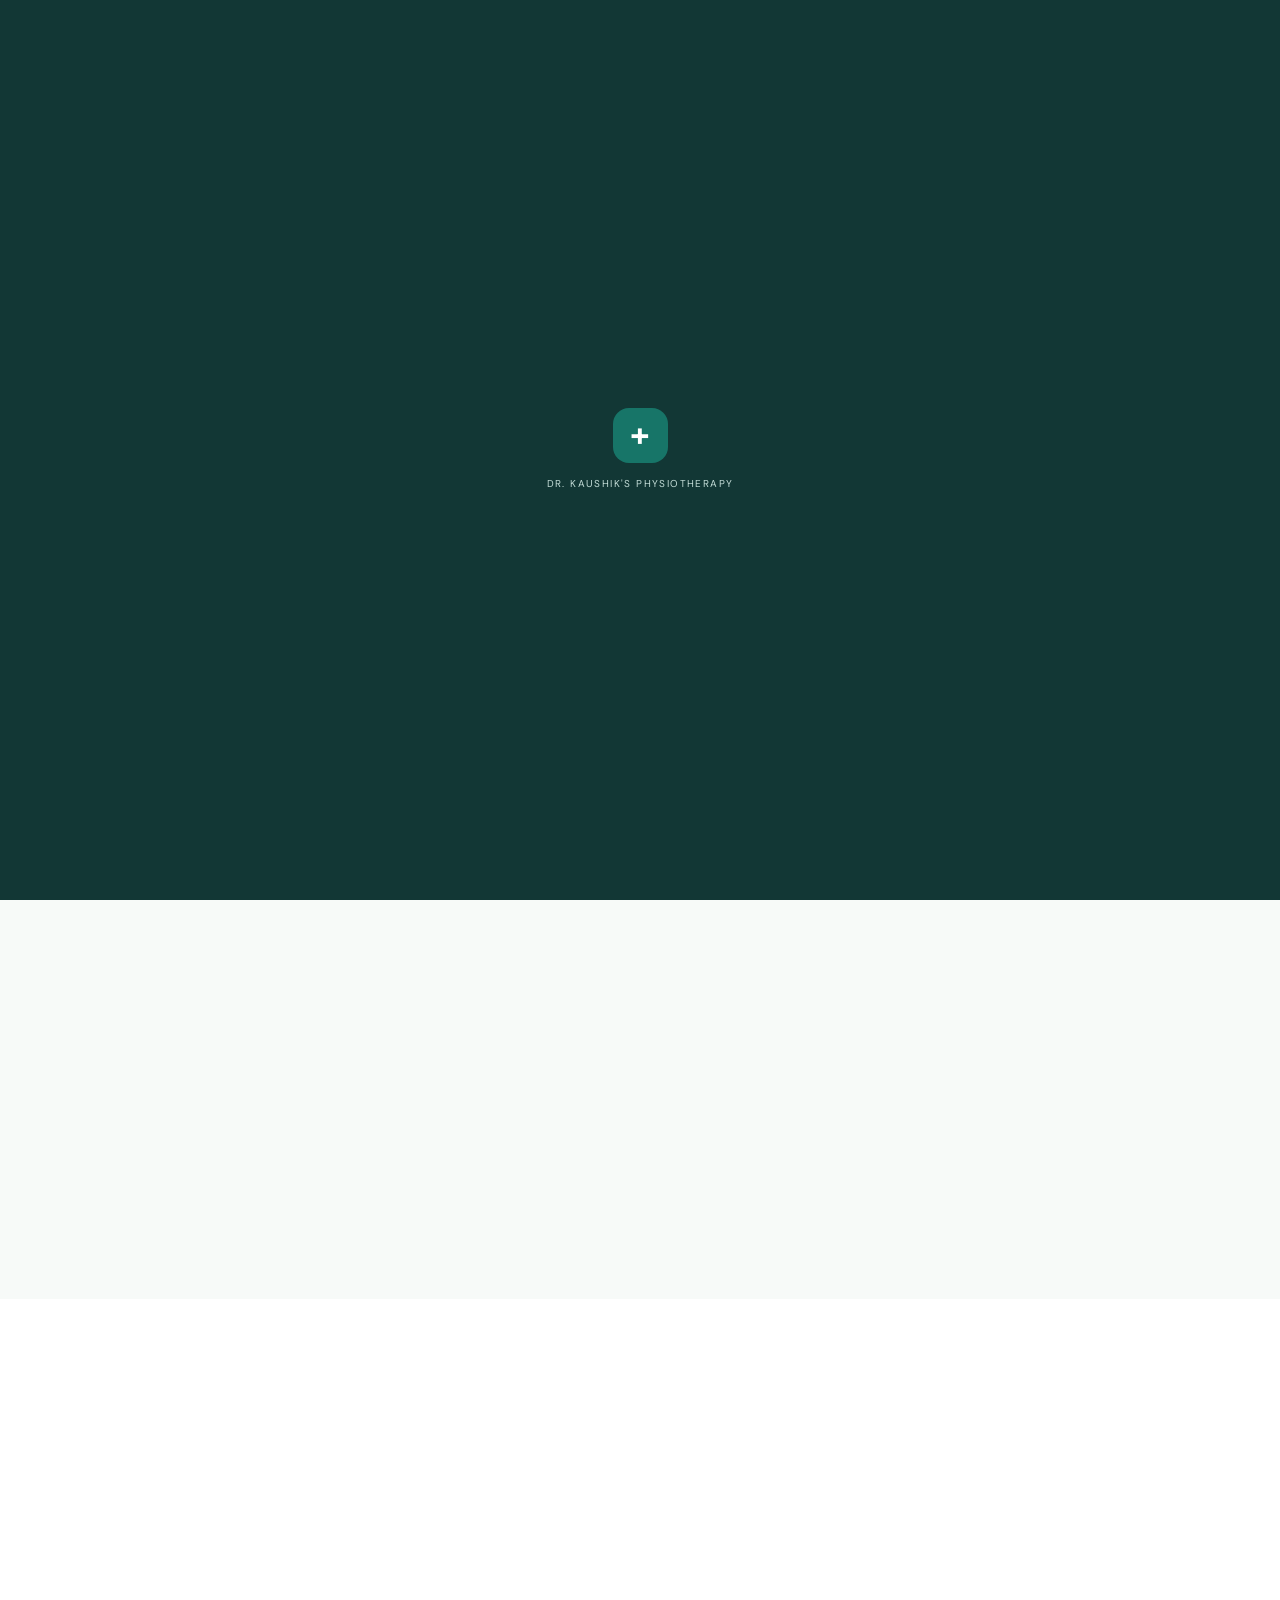
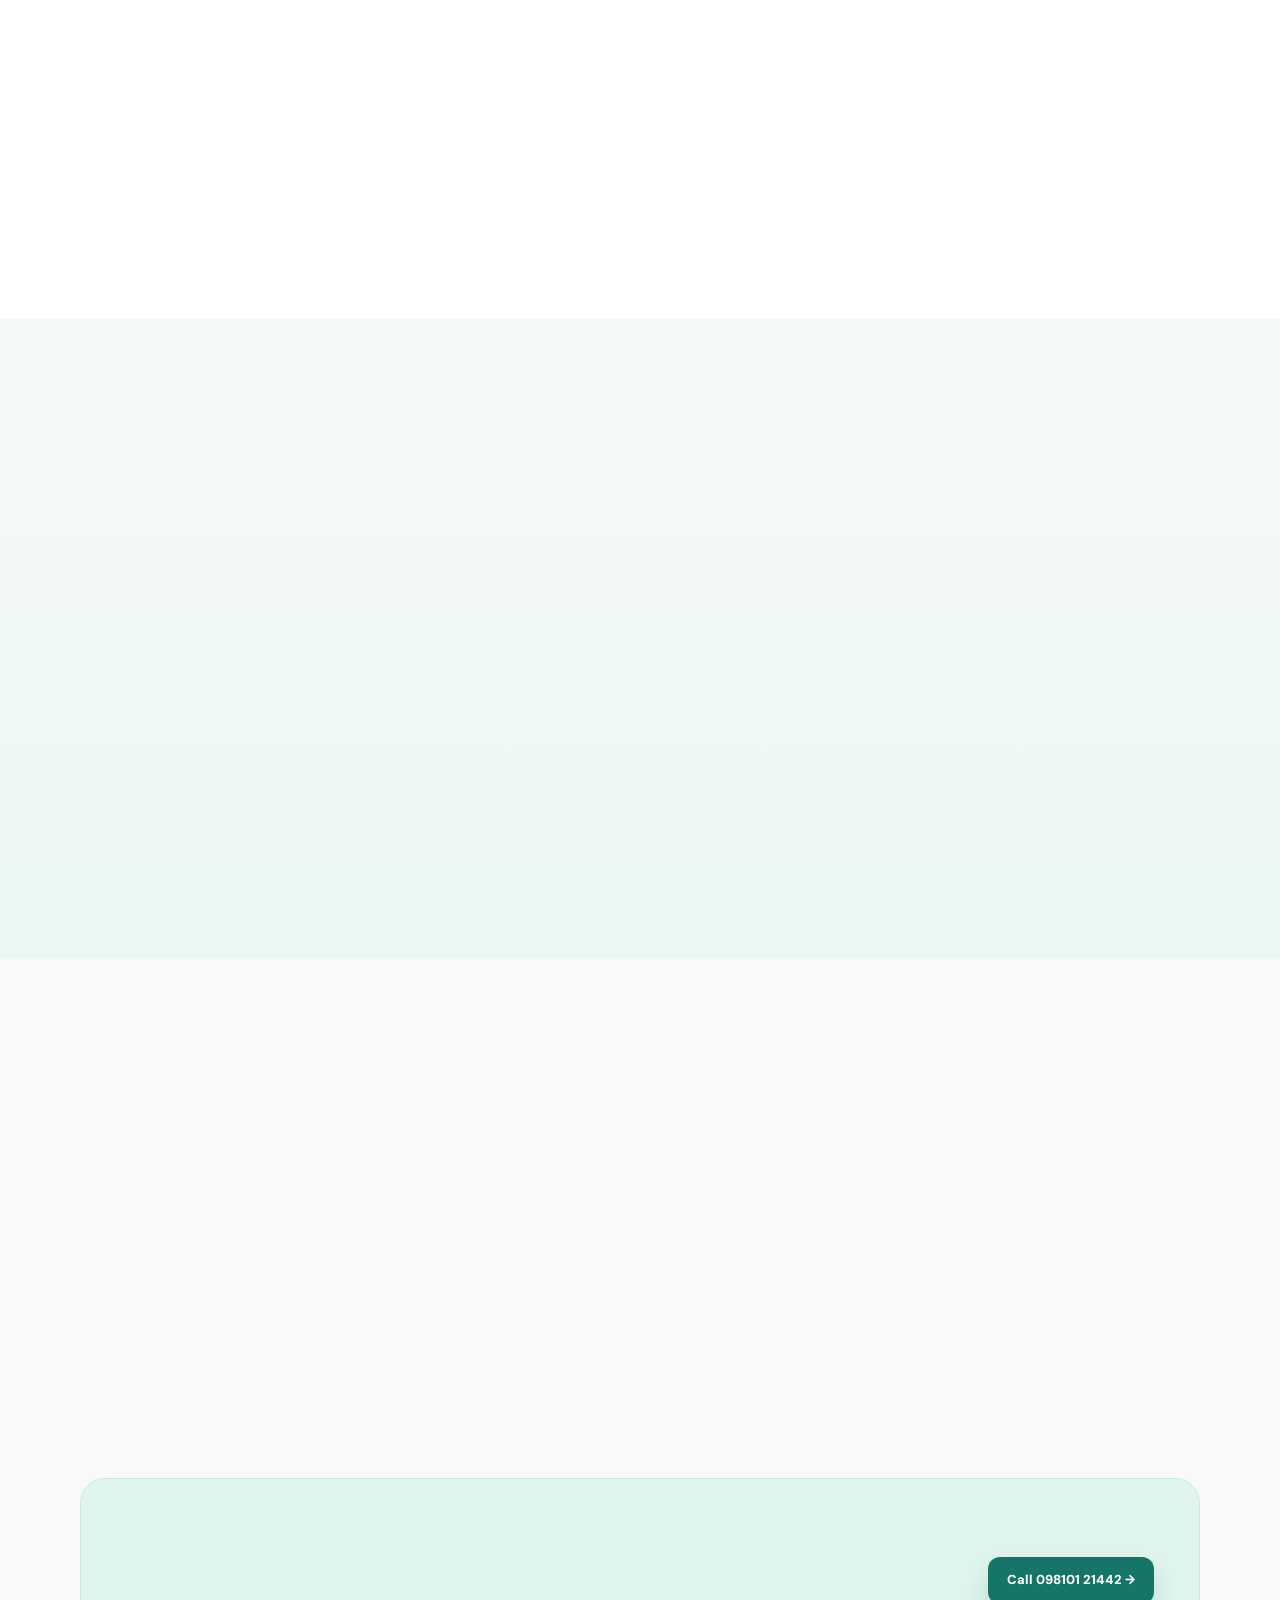
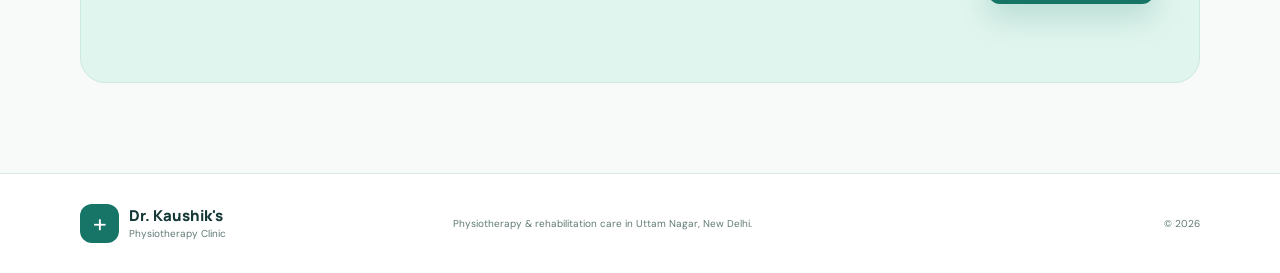
==== index.html @ 6329c396 "Add files via upload" ====
<!doctype html><html lang="en"><head><meta charset="utf-8"><meta name="viewport" content="width=device-width,initial-scale=1"><title>Dr. Kaushik's Physiotherapy Clinic</title><link rel="preconnect" href="https://fonts.googleapis.com"><link rel="preconnect" href="https://fonts.gstatic.com" crossorigin><link href="https://fonts.googleapis.com/css2?family=DM+Sans:wght@400;500;600;700&family=Manrope:wght@600;700;800&display=swap" rel="stylesheet"><link rel="stylesheet" href="style.css"></head><body>
<div class="loader" id="loader"><b>+</b><span>Dr. Kaushik's Physiotherapy</span></div>
<header><div class="container nav"><a class="logo" href="#home"><i>+</i><span><b>Dr. Kaushik's</b><small>Physiotherapy Clinic</small></span></a><button id="menu">☰</button><nav><a href="#about">About</a><a href="#services">Services</a><a href="#approach">Approach</a><a href="#contact">Contact</a><a class="navbtn" href="tel:+919810121442">Call Clinic</a></nav></div></header>
<main id="home"><section class="hero"><div class="blob a"></div><div class="blob b"></div><div class="container hero-grid"><div class="reveal"><label>● PHYSIOTHERAPY & REHABILITATION</label><h1>Move without<br><em>holding back.</em></h1><p>Personalised physiotherapy care for pain management, mobility and recovery — in Uttam Nagar, New Delhi.</p><div class="actions"><a class="btn primary" href="tel:+919810121442">Book / Enquire →</a><a class="btn" href="#services">Explore services</a></div><div class="mini"><span><b>01</b> Assessment</span><span><b>02</b> Therapy</span><span><b>03</b> Progress</span></div></div>
<div class="art reveal d2"><div class="orbit o1"></div><div class="orbit o2"></div><div class="person"><i class="head"></i><i class="body"></i><i class="arm x"></i><i class="arm y"></i><i class="leg z"></i><i class="leg w"></i><b class="dot p1"></b><b class="dot p2"></b></div><div class="float"><small>PERSONALISED CARE</small><strong>Better movement<br>starts here.</strong><span>Assessment · Therapy · Recovery</span></div></div></div><div class="scroll">SCROLL ───</div></section>
<section class="strip"><div class="container"><div><b>Patient-first care</b><small>Focused on your goals</small></div><div><b>Physiotherapy</b><small>Movement & function</small></div><div><b>Uttam Nagar</b><small>New Delhi</small></div></div></section>
<section class="section" id="about"><div class="container two"><div class="reveal"><label>ABOUT THE CLINIC</label><h2>Care that puts your <em>movement first.</em></h2></div><div class="copy reveal d1"><p>Dr. Kaushik's Physiotherapy Clinic is a local physiotherapy and rehabilitation clinic serving patients around Uttam Nagar, New Delhi.</p><p>The focus is simple: understand the concern, choose an appropriate care approach and work toward better movement and everyday function.</p><a href="tel:+919810121442">Talk to the clinic →</a></div></div></section>
<section class="section services" id="services"><div class="container"><div class="head reveal"><div><label>WHAT WE DO</label><h2>Physiotherapy for<br><em>real-life recovery.</em></h2></div><p>Support can be tailored around the individual's condition, needs and recovery goals.</p></div><div class="cards"><article class="card reveal"><span>01</span><b>✦</b><h3>Pain Relief</h3><p>Support for common musculoskeletal pain and movement-related discomfort.</p><a href="tel:+919810121442">Enquire →</a></article><article class="card reveal d1"><span>02</span><b>↗</b><h3>Rehabilitation</h3><p>Structured support to help restore movement and function during recovery.</p><a href="tel:+919810121442">Enquire →</a></article><article class="card reveal d2"><span>03</span><b>◎</b><h3>Mobility & Exercise</h3><p>Movement-focused guidance to build strength, confidence and mobility.</p><a href="tel:+919810121442">Enquire →</a></article><article class="card reveal d3"><span>04</span><b>⌁</b><h3>Recovery Support</h3><p>Ongoing physiotherapy guidance based on progress and individual needs.</p><a href="tel:+919810121442">Enquire →</a></article></div></div></section>
<section class="section approach" id="approach"><div class="container approach-grid"><div class="visual reveal"><i></i><i></i><strong>+</strong><span class="t1">Assess</span><span class="t2">Personalise</span><span class="t3">Progress</span></div><div class="reveal d1"><label>OUR APPROACH</label><h2>Three simple steps.<br><em>One clear direction.</em></h2><div class="steps"><div><b>01</b><span><strong>Listen & assess</strong><small>Understand the concern, movement and goals.</small></span></div><div><b>02</b><span><strong>Build a care plan</strong><small>Choose suitable physiotherapy strategies for you.</small></span></div><div><b>03</b><span><strong>Work toward function</strong><small>Focus on practical improvements in movement.</small></span></div></div></div></div></section>
<section class="section location" id="contact"><div class="container loc reveal"><div><label>VISIT THE CLINIC</label><h2>Uttam Nagar,<br><em>New Delhi.</em></h2><p>B 25, Gali Number 6, Bhagwati Garden Extension, Nawada, New Delhi, Delhi 110059</p><div class="actions"><a class="btn white" target="_blank" href="https://www.google.com/maps/search/?api=1&query=B+25+Gali+Number+6+Bhagwati+Garden+Extension+Nawada+New+Delhi+Delhi+110059">Get directions ↗</a><a class="btn outline" href="tel:+919810121442">098101 21442</a></div></div><aside><small>CLINIC HOURS</small><p><b>Mon – Sat</b><br>9:00 AM – 1:00 PM</p><p><b>Mon – Sat</b><br>4:30 PM – 8:30 PM</p><p><b>Sunday</b><br>Closed</p></aside></div></section>
<section class="cta"><div class="container"><div class="reveal"><label>READY TO TAKE THE NEXT STEP?</label><h2>Let's get you moving.</h2><p>Call the clinic to ask about appointments, services and timings.</p></div><a class="btn primary" href="tel:+919810121442">Call 098101 21442 →</a></div></section></main>
<footer><div class="container"><a class="logo" href="#home"><i>+</i><span><b>Dr. Kaushik's</b><small>Physiotherapy Clinic</small></span></a><p>Physiotherapy & rehabilitation care in Uttam Nagar, New Delhi.</p><small>© <span id="year"></span></small></div></footer><script src="script.js"></script></body></html>
---- style.css ----
*{box-sizing:border-box}html{scroll-behavior:smooth}:root{--ink:#123735;--muted:#617a76;--teal:#177568;--mint:#e0f5ee;--bg:#f7faf8;--line:#d9e9e4;--shadow:0 25px 70px #164d4420}body{margin:0;background:var(--bg);color:var(--ink);font-family:"DM Sans",sans-serif;line-height:1.6}a{text-decoration:none;color:inherit}.container{width:min(1120px,92%);margin:auto}header{position:sticky;top:0;z-index:50;background:#f7faf8dd;backdrop-filter:blur(16px);border-bottom:1px solid var(--line)}.nav{height:76px;display:flex;align-items:center;justify-content:space-between}.logo{display:flex;align-items:center;gap:10px}.logo i{width:39px;height:39px;border-radius:12px;background:var(--teal);color:white;display:grid;place-items:center;font-size:25px;font-style:normal}.logo b{display:block;font:800 15px Manrope}.logo small{display:block;font-size:10px;color:var(--muted)}nav{display:flex;gap:25px;align-items:center;font-size:13px;font-weight:700;color:#49645f}nav a:hover{color:var(--teal)}.navbtn{background:var(--ink);color:white!important;padding:11px 17px;border-radius:11px}#menu{display:none;border:0;background:none;font-size:25px}.hero{min-height:680px;display:flex;align-items:center;position:relative;overflow:hidden;background:linear-gradient(135deg,#f7faf8,#e8f7f1)}.blob{position:absolute;border-radius:50%;filter:blur(2px)}.blob.a{width:520px;height:520px;right:-180px;top:-180px;background:#cceee2}.blob.b{width:330px;height:330px;left:-190px;bottom:-190px;background:#e1f5ef}.hero-grid{display:grid;grid-template-columns:1.05fr .95fr;gap:45px;align-items:center;position:relative;z-index:2}label{font-size:10px;letter-spacing:.18em;font-weight:900;color:var(--teal)}h1,h2,h3{font-family:Manrope,sans-serif}h1{font-size:clamp(49px,6.5vw,78px);line-height:.98;letter-spacing:-.055em;margin:20px 0}h1 em,h2 em{font-style:normal;color:var(--teal)}.hero p{max-width:580px;color:var(--muted);font-size:16px;margin:0 0 28px}.actions{display:flex;gap:11px;flex-wrap:wrap}.btn{display:inline-flex;align-items:center;justify-content:center;padding:13px 19px;border-radius:12px;font-size:13px;font-weight:800;transition:.25s}.btn:hover{transform:translateY(-3px)}.primary{background:var(--teal);color:white;box-shadow:0 14px 30px #17756830}.hero .btn:not(.primary){background:white;border:1px solid var(--line)}.mini{display:flex;gap:26px;margin-top:43px;padding-top:20px;border-top:1px solid var(--line);font-size:11px;color:var(--muted)}.mini b{color:var(--teal);margin-right:5px}.art{height:500px;position:relative;display:grid;place-items:center}.orbit{position:absolute;border:1px solid #17756825;border-radius:50%}.o1{width:430px;height:430px}.o2{width:305px;height:305px;border-style:dashed}.person{width:230px;height:350px;position:relative;filter:drop-shadow(0 20px 20px #1775681c)}.person i{position:absolute;background:white;display:block}.head{width:58px;height:58px;border-radius:50%;left:86px}.body{width:82px;height:175px;border-radius:42px 42px 24px 24px;left:74px;top:65px}.arm{width:27px;height:145px;border-radius:30px;top:77px}.x{left:39px;transform:rotate(13deg)}.y{right:39px;transform:rotate(-13deg)}.leg{width:31px;height:140px;border-radius:30px;top:225px}.z{left:76px;transform:rotate(6deg)}.w{right:76px;transform:rotate(-6deg)}.dot{position:absolute;width:14px;height:14px;border-radius:50%;background:#55b79d;box-shadow:0 0 0 9px #55b79d1d}.p1{top:111px;left:103px}.p2{top:264px;right:86px}.float{position:absolute;right:0;bottom:35px;background:white;padding:17px 20px;border-radius:18px;box-shadow:var(--shadow)}.float small,.float span{display:block;font-size:8px;letter-spacing:.13em;color:var(--teal);font-weight:900}.float strong{display:block;font:800 18px/1.15 Manrope;margin:7px 0}.float span{letter-spacing:0;color:var(--muted);font-weight:500}.scroll{position:absolute;bottom:20px;left:50%;font-size:8px;letter-spacing:.2em;color:#78918d}.strip{background:var(--ink);color:white}.strip .container{display:grid;grid-template-columns:repeat(3,1fr)}.strip div{padding:21px 18px;border-right:1px solid #fff1}.strip div:last-child{border:0}.strip b,.strip small{display:block}.strip b{font-size:12px}.strip small{font-size:10px;color:#abc2be}.section{padding:105px 0}.two{display:grid;grid-template-columns:1fr 1fr;gap:90px}.section h2{font-size:clamp(35px,4.5vw,54px);line-height:1.05;letter-spacing:-.05em;margin:13px 0}.copy{padding-top:24px;max-width:530px;color:var(--muted);font-size:15px}.copy p+p{margin-top:14px}.copy a{color:var(--teal);font-weight:800}.services{background:white}.head{display:flex;justify-content:space-between;align-items:end;gap:30px;margin-bottom:42px}.head>p{max-width:390px;color:var(--muted);font-size:13px}.cards{display:grid;grid-template-columns:repeat(4,1fr);gap:15px}.card{min-height:310px;padding:25px;border:1px solid var(--line);border-radius:21px;background:white;display:flex;flex-direction:column;transition:.3s}.card:hover{transform:translateY(-8px);box-shadow:var(--shadow)}.card>span{font-size:10px;color:#8aa19d;font-weight:900}.card>b{font-size:32px;color:var(--teal);margin:35px 0 17px}.card h3{font-size:18px;margin:0}.card p{font-size:12px;color:var(--muted)}.card a{margin-top:auto;color:var(--teal);font-size:12px;font-weight:800}.approach{background:linear-gradient(#f7faf8,#eaf7f2)}.approach-grid{display:grid;grid-template-columns:.9fr 1.1fr;gap:90px;align-items:center}.visual{height:430px;position:relative;display:grid;place-items:center}.visual i{position:absolute;border:1px solid #17756828;border-radius:50%}.visual i:first-child{width:370px;height:370px}.visual i:nth-child(2){width:255px;height:255px;border-style:dashed}.visual>strong{width:145px;height:145px;border-radius:50%;background:white;box-shadow:var(--shadow);display:grid;place-items:center;color:var(--teal);font-size:45px;z-index:2}.visual .t1,.visual .t2,.visual .t3{position:absolute;background:white;padding:9px 13px;border-radius:10px;box-shadow:0 10px 30px #164d4420;font-size:10px;font-weight:800}.t1{left:12px;top:70px}.t2{right:0;top:170px}.t3{left:50px;bottom:63px}.steps{margin-top:28px}.steps>div{display:grid;grid-template-columns:43px 1fr;gap:15px;padding:19px 0;border-bottom:1px solid var(--line)}.steps b{font-size:11px;color:var(--teal)}.steps strong,.steps small{display:block}.steps strong{font-size:15px}.steps small{font-size:12px;color:var(--muted)}.location{padding-top:75px}.loc{display:grid;grid-template-columns:1.35fr .65fr;background:var(--teal);color:white;border-radius:27px;overflow:hidden;box-shadow:var(--shadow)}.loc>div{padding:52px}.loc h2{font-size:48px}.loc p{color:#d1e7e2;font-size:13px}.white{background:white;color:var(--teal2)}.outline{border:1px solid #fff6;color:white}.loc aside{background:#0001;padding:52px 35px}.loc aside small{color:#abe0d4;letter-spacing:.18em;font-weight:900}.loc aside p{padding:13px 0;border-bottom:1px solid #fff2;margin:0}.loc aside b{color:white}.cta{padding:0 0 90px}.cta .container{padding:40px 45px;background:var(--mint);border:1px solid #cce9df;border-radius:25px;display:flex;align-items:center;justify-content:space-between;gap:20px}.cta h2{font-size:38px;margin:8px 0}.cta p{font-size:13px;color:var(--muted);margin:0}footer{background:white;border-top:1px solid var(--line);padding:30px 0}footer .container{display:grid;grid-template-columns:1fr 1fr 1fr;align-items:center}footer p,footer small{font-size:10px;color:var(--muted)}footer small{text-align:right}.loader{position:fixed;inset:0;z-index:999;background:var(--ink);color:white;display:grid;place-items:center;align-content:center;gap:13px;transition:.6s}.loader.hide{opacity:0;visibility:hidden}.loader b{width:55px;height:55px;border-radius:16px;background:var(--teal);display:grid;place-items:center;font-size:34px;animation:p 1.1s infinite}.loader span{font-size:10px;letter-spacing:.14em;text-transform:uppercase;color:#c4ddd8}@keyframes p{50%{transform:scale(1.08)}}.reveal{opacity:0;transform:translateY(28px);transition:.8s}.reveal.show{opacity:1;transform:none}.d1{transition-delay:.12s}.d2{transition-delay:.22s}.d3{transition-delay:.32s}
@media(max-width:900px){.hero-grid,.two,.approach-grid,.loc{grid-template-columns:1fr}.cards{grid-template-columns:repeat(2,1fr)}.hero{padding:70px 0}.art{height:430px}.head{display:block}.loc aside{padding:30px 45px}footer .container{grid-template-columns:1fr;text-align:center;gap:15px}footer small{text-align:center}.logo{justify-content:center}}
@media(max-width:620px){nav{display:none}#menu{display:block}.open nav{display:flex;position:absolute;top:76px;left:0;right:0;background:var(--bg);padding:15px 4%;flex-direction:column;text-align:center;border-bottom:1px solid var(--line)}.hero h1{font-size:49px}.art{height:380px}.o1{width:320px;height:320px}.o2{width:230px;height:230px}.float{bottom:10px}.mini{gap:12px;flex-wrap:wrap}.strip .container{grid-template-columns:1fr}.strip div{border-right:0;border-bottom:1px solid #fff1}.section{padding:75px 0}.cards{grid-template-columns:1fr}.head{display:block}.head>p{margin-top:12px}.visual{height:350px}.visual i:first-child{width:300px;height:300px}.visual i:nth-child(2){width:210px;height:210px}.loc>div{padding:35px 25px}.loc h2{font-size:40px}.loc aside{padding:28px 25px}.cta .container{display:block;padding:32px 25px}.cta .btn{margin-top:20px}}
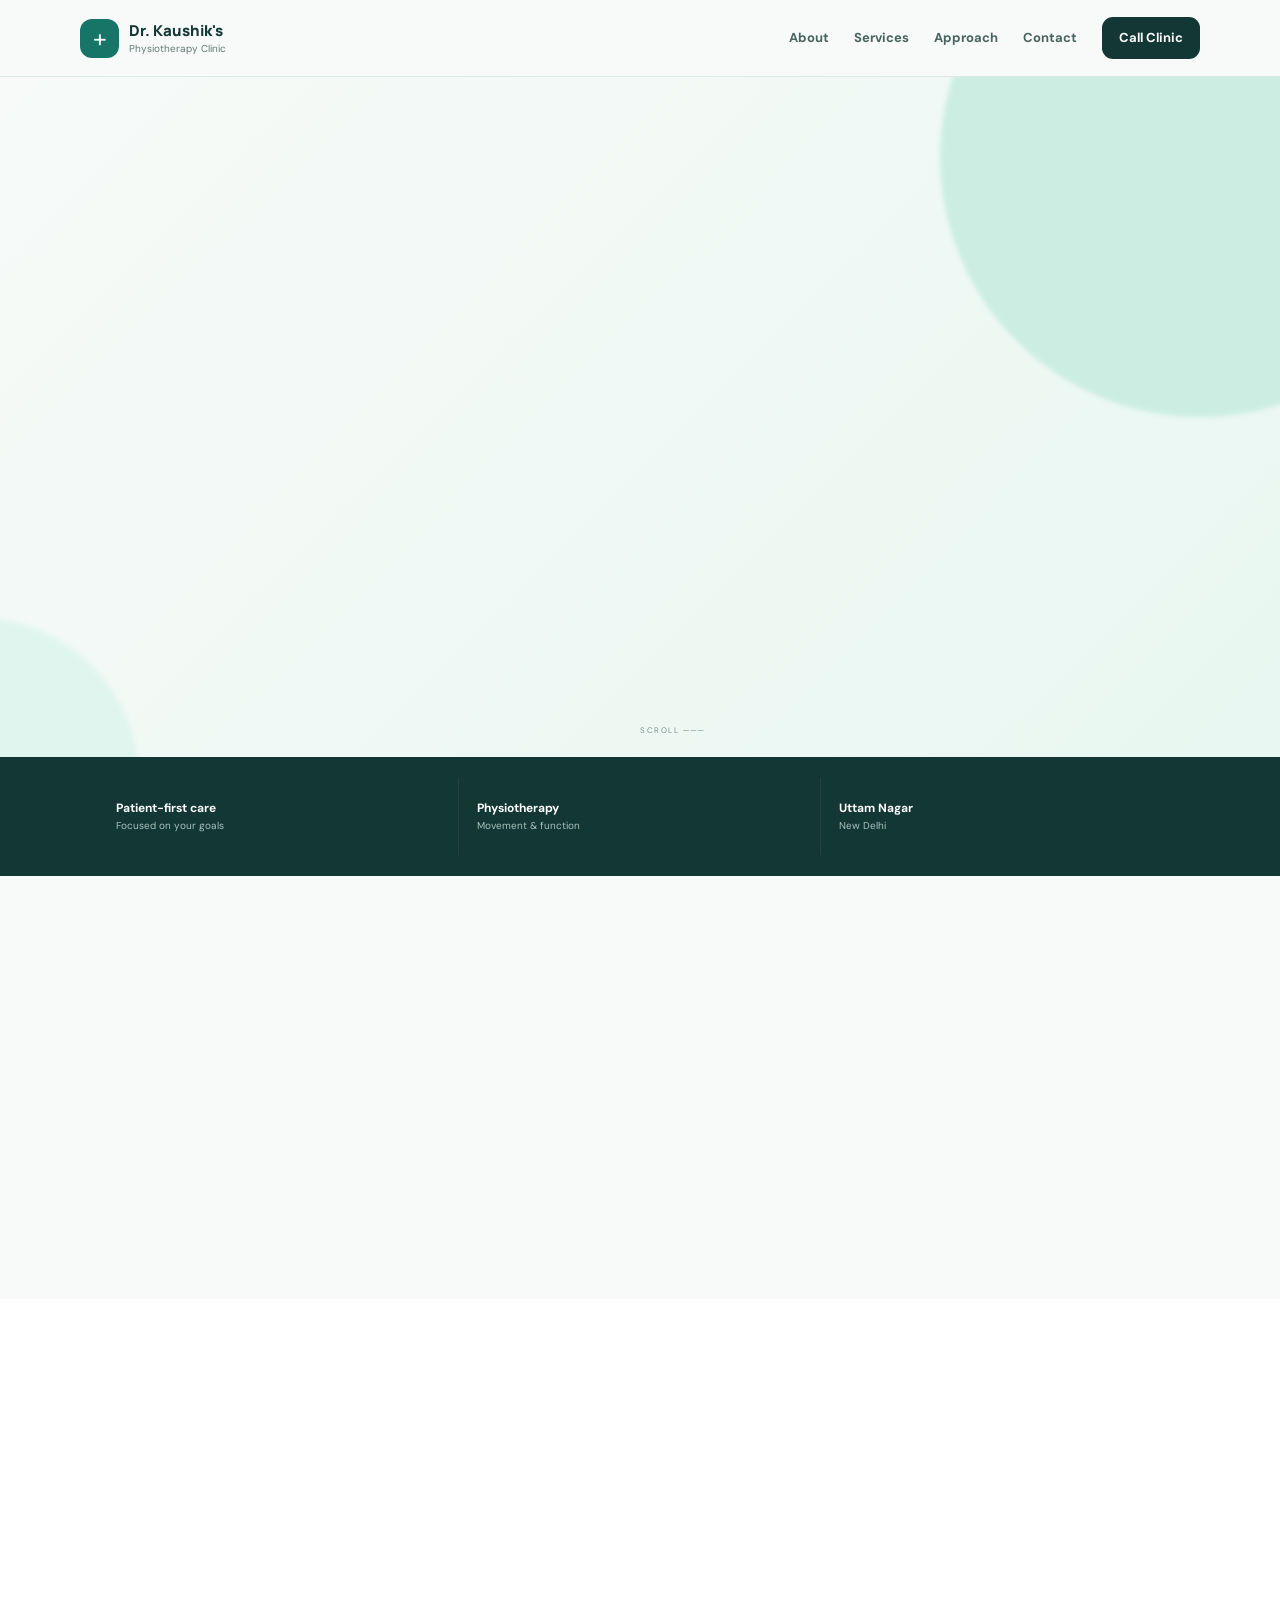
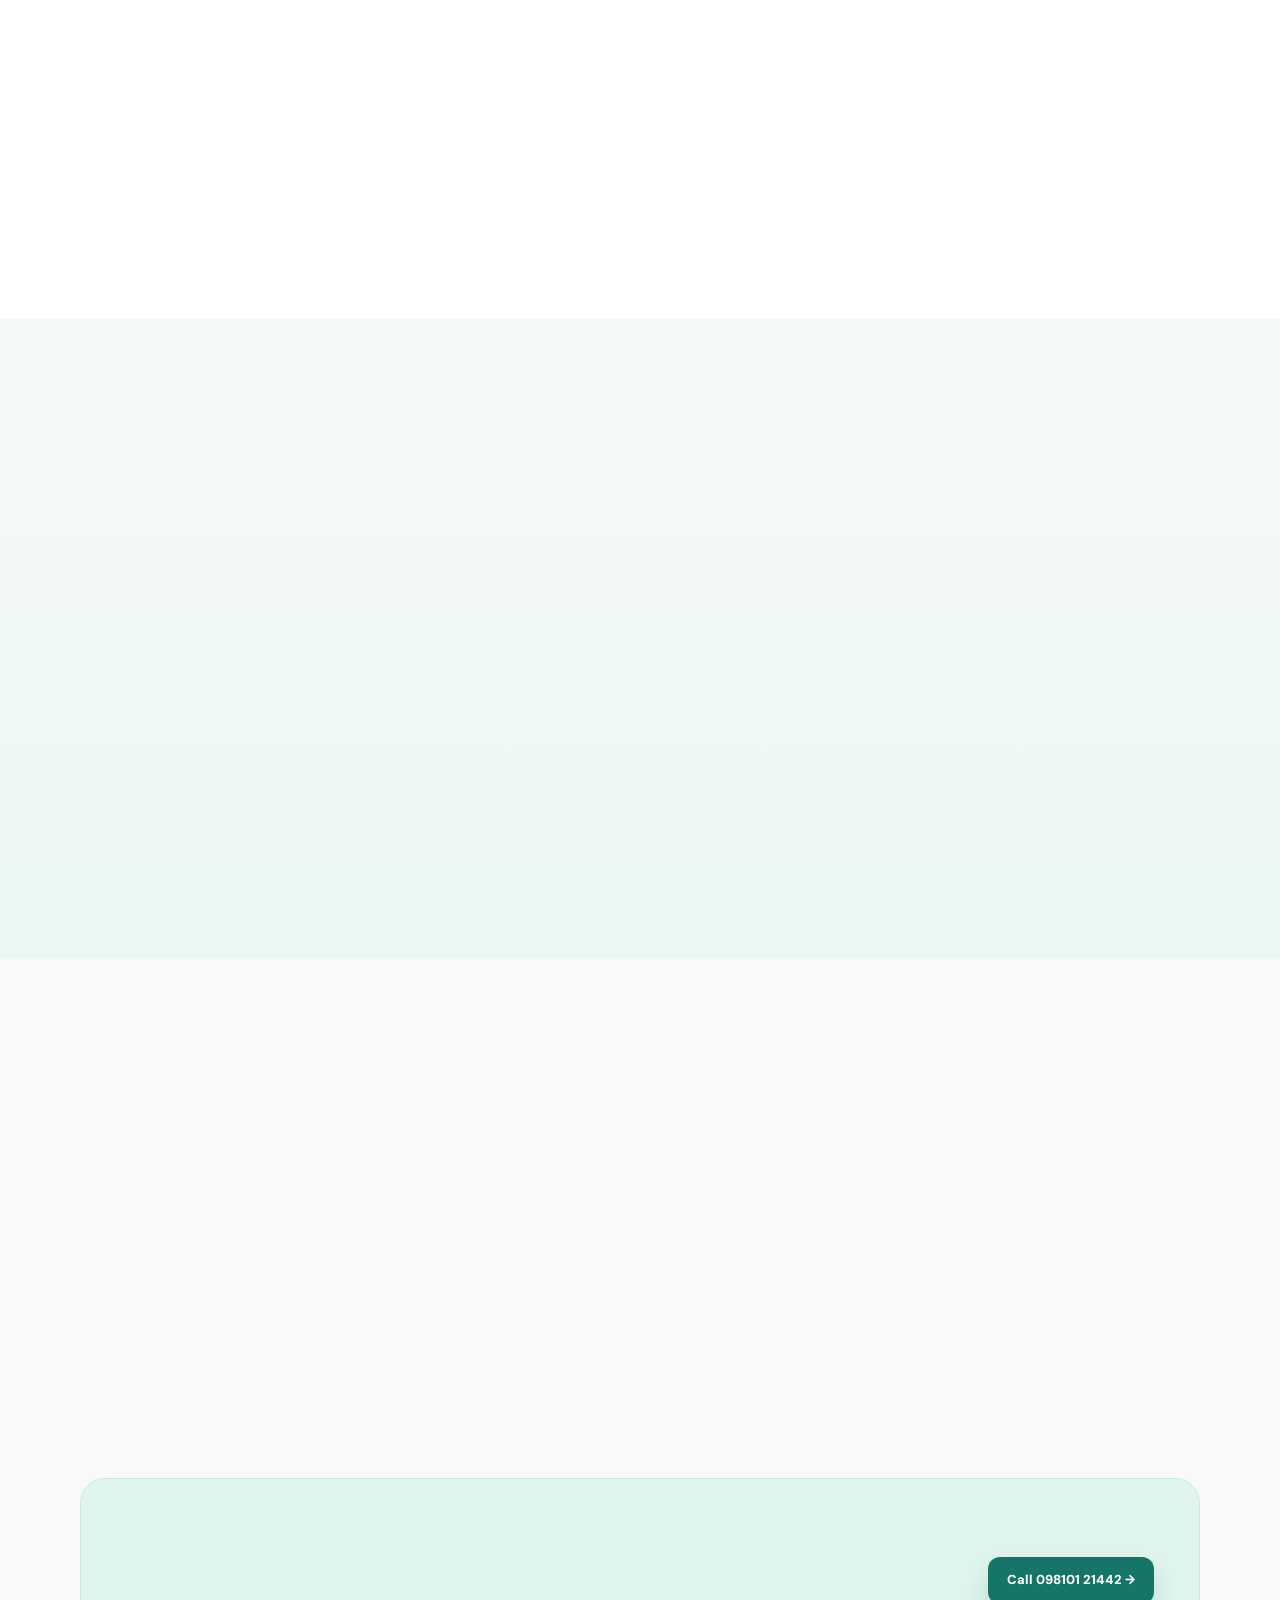
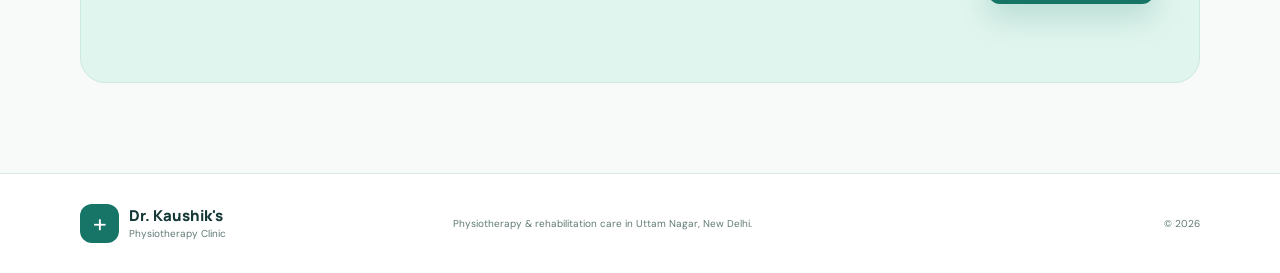
==== commit a2b77aaf: "Fix loader visibility in index.html" ====
--- a/index.html
+++ b/index.html
@@ -1,5 +1,5 @@
 <!doctype html><html lang="en"><head><meta charset="utf-8"><meta name="viewport" content="width=device-width,initial-scale=1"><title>Dr. Kaushik's Physiotherapy Clinic</title><link rel="preconnect" href="https://fonts.googleapis.com"><link rel="preconnect" href="https://fonts.gstatic.com" crossorigin><link href="https://fonts.googleapis.com/css2?family=DM+Sans:wght@400;500;600;700&family=Manrope:wght@600;700;800&display=swap" rel="stylesheet"><link rel="stylesheet" href="style.css"></head><body>
-<div class="loader" id="loader"><b>+</b><span>Dr. Kaushik's Physiotherapy</span></div>
+<div class="loader hide" id="loader"><b>+</b><span>Dr. Kaushik's Physiotherapy</span></div>
 <header><div class="container nav"><a class="logo" href="#home"><i>+</i><span><b>Dr. Kaushik's</b><small>Physiotherapy Clinic</small></span></a><button id="menu">☰</button><nav><a href="#about">About</a><a href="#services">Services</a><a href="#approach">Approach</a><a href="#contact">Contact</a><a class="navbtn" href="tel:+919810121442">Call Clinic</a></nav></div></header>
 <main id="home"><section class="hero"><div class="blob a"></div><div class="blob b"></div><div class="container hero-grid"><div class="reveal"><label>● PHYSIOTHERAPY & REHABILITATION</label><h1>Move without<br><em>holding back.</em></h1><p>Personalised physiotherapy care for pain management, mobility and recovery — in Uttam Nagar, New Delhi.</p><div class="actions"><a class="btn primary" href="tel:+919810121442">Book / Enquire →</a><a class="btn" href="#services">Explore services</a></div><div class="mini"><span><b>01</b> Assessment</span><span><b>02</b> Therapy</span><span><b>03</b> Progress</span></div></div>
 <div class="art reveal d2"><div class="orbit o1"></div><div class="orbit o2"></div><div class="person"><i class="head"></i><i class="body"></i><i class="arm x"></i><i class="arm y"></i><i class="leg z"></i><i class="leg w"></i><b class="dot p1"></b><b class="dot p2"></b></div><div class="float"><small>PERSONALISED CARE</small><strong>Better movement<br>starts here.</strong><span>Assessment · Therapy · Recovery</span></div></div></div><div class="scroll">SCROLL ───</div></section>
@@ -9,4 +9,4 @@
 <section class="section approach" id="approach"><div class="container approach-grid"><div class="visual reveal"><i></i><i></i><strong>+</strong><span class="t1">Assess</span><span class="t2">Personalise</span><span class="t3">Progress</span></div><div class="reveal d1"><label>OUR APPROACH</label><h2>Three simple steps.<br><em>One clear direction.</em></h2><div class="steps"><div><b>01</b><span><strong>Listen & assess</strong><small>Understand the concern, movement and goals.</small></span></div><div><b>02</b><span><strong>Build a care plan</strong><small>Choose suitable physiotherapy strategies for you.</small></span></div><div><b>03</b><span><strong>Work toward function</strong><small>Focus on practical improvements in movement.</small></span></div></div></div></div></section>
 <section class="section location" id="contact"><div class="container loc reveal"><div><label>VISIT THE CLINIC</label><h2>Uttam Nagar,<br><em>New Delhi.</em></h2><p>B 25, Gali Number 6, Bhagwati Garden Extension, Nawada, New Delhi, Delhi 110059</p><div class="actions"><a class="btn white" target="_blank" href="https://www.google.com/maps/search/?api=1&query=B+25+Gali+Number+6+Bhagwati+Garden+Extension+Nawada+New+Delhi+Delhi+110059">Get directions ↗</a><a class="btn outline" href="tel:+919810121442">098101 21442</a></div></div><aside><small>CLINIC HOURS</small><p><b>Mon – Sat</b><br>9:00 AM – 1:00 PM</p><p><b>Mon – Sat</b><br>4:30 PM – 8:30 PM</p><p><b>Sunday</b><br>Closed</p></aside></div></section>
 <section class="cta"><div class="container"><div class="reveal"><label>READY TO TAKE THE NEXT STEP?</label><h2>Let's get you moving.</h2><p>Call the clinic to ask about appointments, services and timings.</p></div><a class="btn primary" href="tel:+919810121442">Call 098101 21442 →</a></div></section></main>
-<footer><div class="container"><a class="logo" href="#home"><i>+</i><span><b>Dr. Kaushik's</b><small>Physiotherapy Clinic</small></span></a><p>Physiotherapy & rehabilitation care in Uttam Nagar, New Delhi.</p><small>© <span id="year"></span></small></div></footer><script src="script.js"></script></body></html>+<footer><div class="container"><a class="logo" href="#home"><i>+</i><span><b>Dr. Kaushik's</b><small>Physiotherapy Clinic</small></span></a><p>Physiotherapy & rehabilitation care in Uttam Nagar, New Delhi.</p><small>© <span id="year"></span></small></div></footer><script src="script.js"></script></body></html>
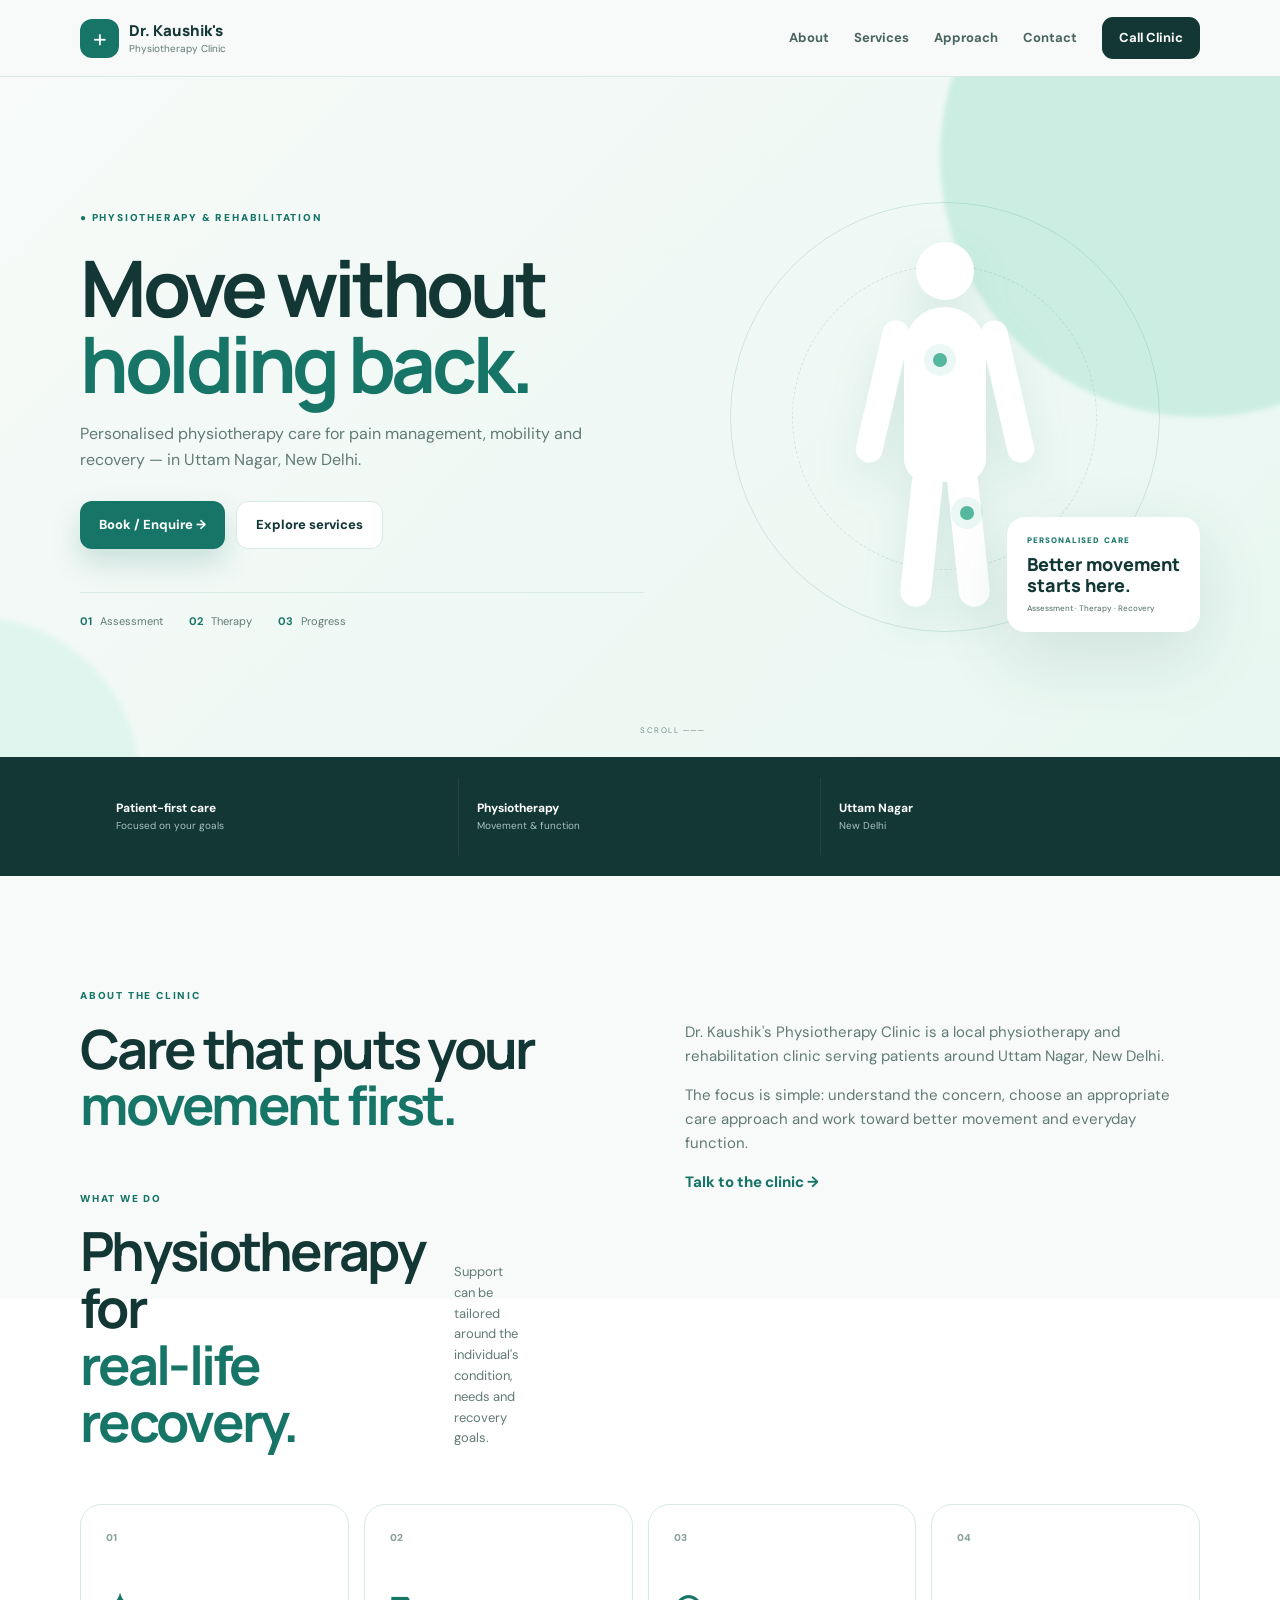
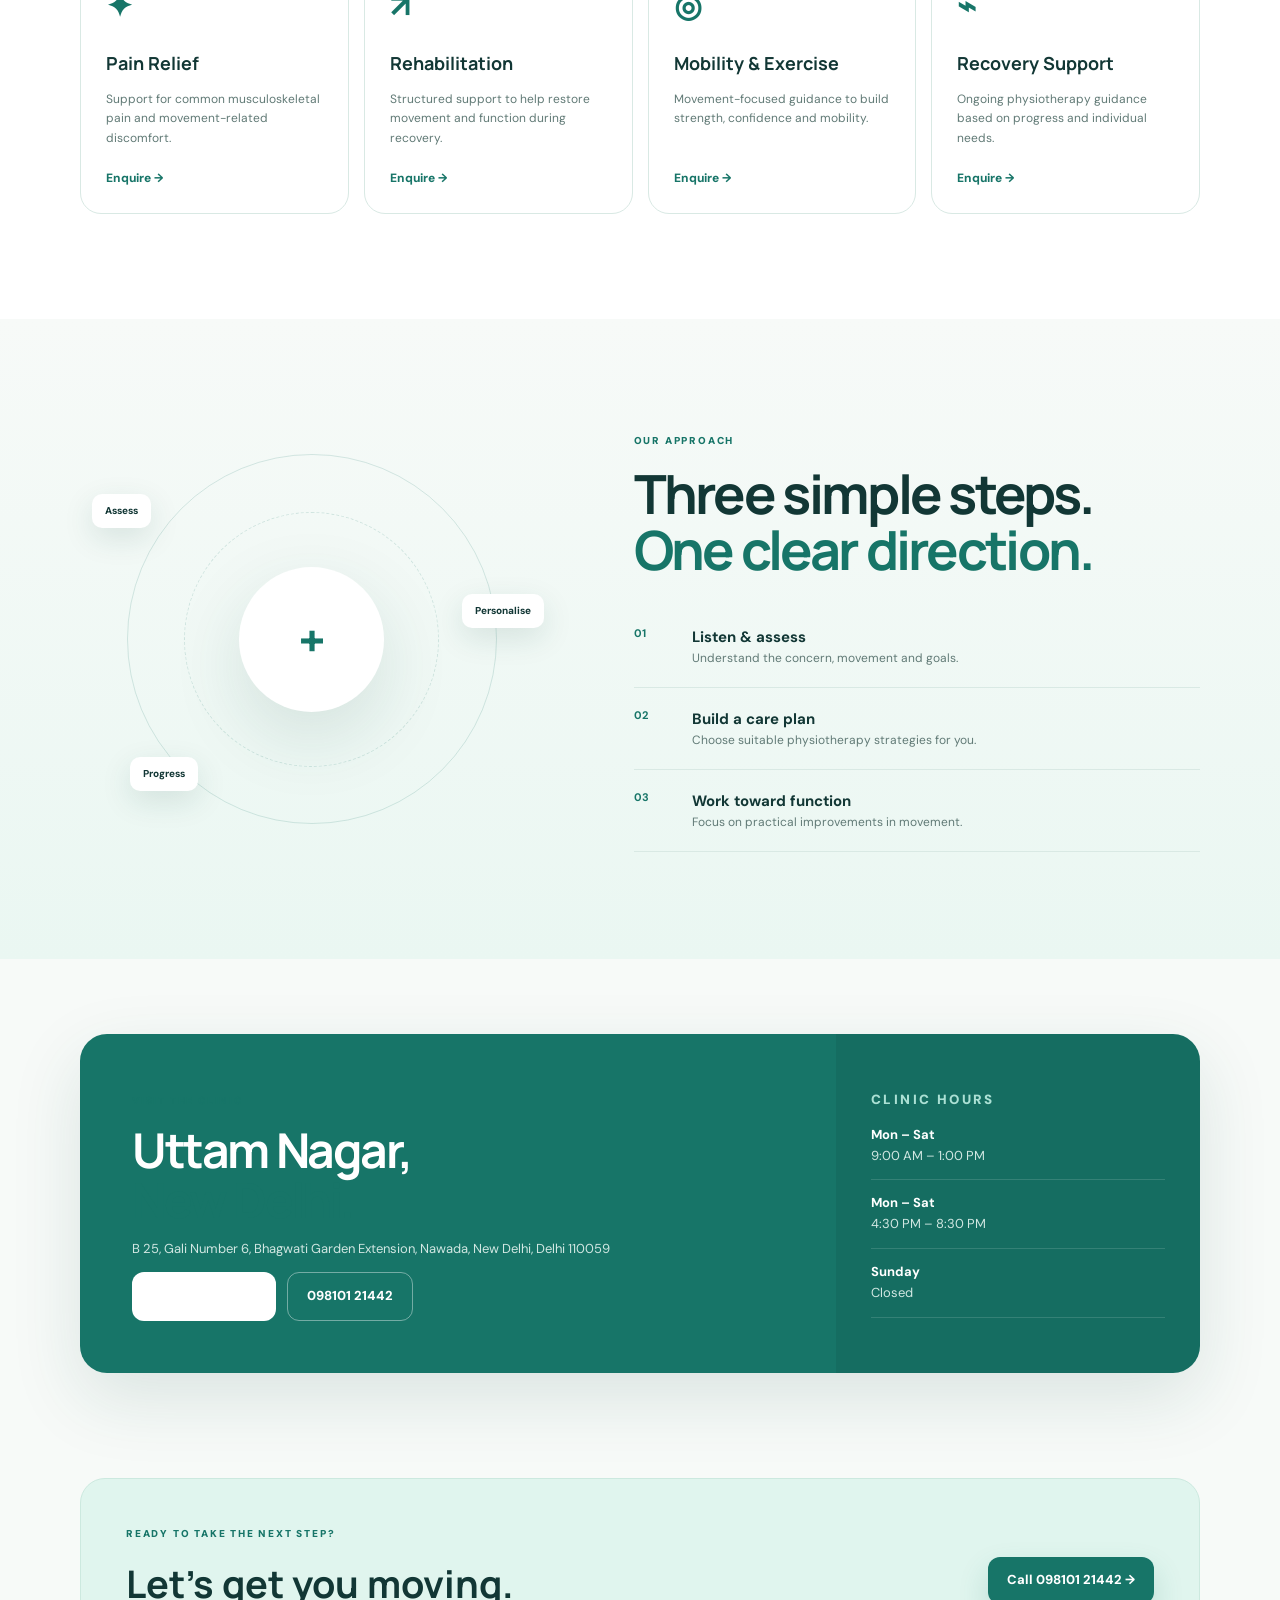
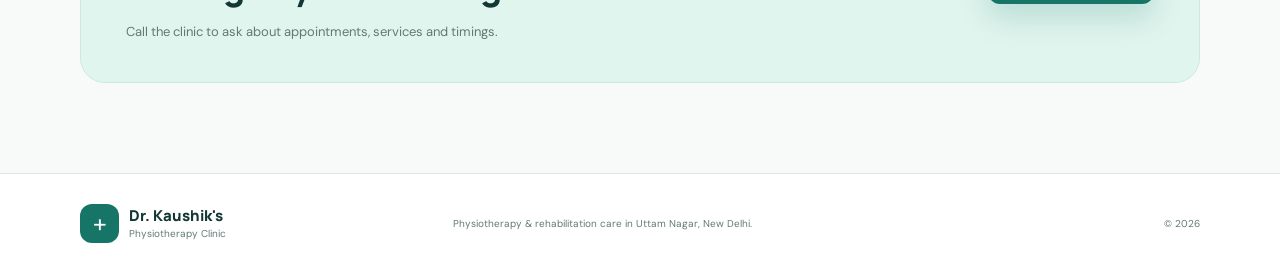
==== commit 7210ee0a: "Update index.html" ====
--- a/index.html
+++ b/index.html
@@ -1,5 +1,5 @@
 <!doctype html><html lang="en"><head><meta charset="utf-8"><meta name="viewport" content="width=device-width,initial-scale=1"><title>Dr. Kaushik's Physiotherapy Clinic</title><link rel="preconnect" href="https://fonts.googleapis.com"><link rel="preconnect" href="https://fonts.gstatic.com" crossorigin><link href="https://fonts.googleapis.com/css2?family=DM+Sans:wght@400;500;600;700&family=Manrope:wght@600;700;800&display=swap" rel="stylesheet"><link rel="stylesheet" href="style.css"></head><body>
-<div class="loader hide" id="loader"><b>+</b><span>Dr. Kaushik's Physiotherapy</span></div>
+<div class="loader" id="loader"><b>+</b><span>Dr. Kaushik's Physiotherapy</span></div>
 <header><div class="container nav"><a class="logo" href="#home"><i>+</i><span><b>Dr. Kaushik's</b><small>Physiotherapy Clinic</small></span></a><button id="menu">☰</button><nav><a href="#about">About</a><a href="#services">Services</a><a href="#approach">Approach</a><a href="#contact">Contact</a><a class="navbtn" href="tel:+919810121442">Call Clinic</a></nav></div></header>
 <main id="home"><section class="hero"><div class="blob a"></div><div class="blob b"></div><div class="container hero-grid"><div class="reveal"><label>● PHYSIOTHERAPY & REHABILITATION</label><h1>Move without<br><em>holding back.</em></h1><p>Personalised physiotherapy care for pain management, mobility and recovery — in Uttam Nagar, New Delhi.</p><div class="actions"><a class="btn primary" href="tel:+919810121442">Book / Enquire →</a><a class="btn" href="#services">Explore services</a></div><div class="mini"><span><b>01</b> Assessment</span><span><b>02</b> Therapy</span><span><b>03</b> Progress</span></div></div>
 <div class="art reveal d2"><div class="orbit o1"></div><div class="orbit o2"></div><div class="person"><i class="head"></i><i class="body"></i><i class="arm x"></i><i class="arm y"></i><i class="leg z"></i><i class="leg w"></i><b class="dot p1"></b><b class="dot p2"></b></div><div class="float"><small>PERSONALISED CARE</small><strong>Better movement<br>starts here.</strong><span>Assessment · Therapy · Recovery</span></div></div></div><div class="scroll">SCROLL ───</div></section>
@@ -10,3 +10,4 @@
 <section class="section location" id="contact"><div class="container loc reveal"><div><label>VISIT THE CLINIC</label><h2>Uttam Nagar,<br><em>New Delhi.</em></h2><p>B 25, Gali Number 6, Bhagwati Garden Extension, Nawada, New Delhi, Delhi 110059</p><div class="actions"><a class="btn white" target="_blank" href="https://www.google.com/maps/search/?api=1&query=B+25+Gali+Number+6+Bhagwati+Garden+Extension+Nawada+New+Delhi+Delhi+110059">Get directions ↗</a><a class="btn outline" href="tel:+919810121442">098101 21442</a></div></div><aside><small>CLINIC HOURS</small><p><b>Mon – Sat</b><br>9:00 AM – 1:00 PM</p><p><b>Mon – Sat</b><br>4:30 PM – 8:30 PM</p><p><b>Sunday</b><br>Closed</p></aside></div></section>
 <section class="cta"><div class="container"><div class="reveal"><label>READY TO TAKE THE NEXT STEP?</label><h2>Let's get you moving.</h2><p>Call the clinic to ask about appointments, services and timings.</p></div><a class="btn primary" href="tel:+919810121442">Call 098101 21442 →</a></div></section></main>
 <footer><div class="container"><a class="logo" href="#home"><i>+</i><span><b>Dr. Kaushik's</b><small>Physiotherapy Clinic</small></span></a><p>Physiotherapy & rehabilitation care in Uttam Nagar, New Delhi.</p><small>© <span id="year"></span></small></div></footer><script src="script.js"></script></body></html>
+<meta name="google-site-verification" content="iHeERZdJ_7LGt2aZpApx9FXURujIwNXuX9--IqGYsk4" />
--- a/style.css
+++ b/style.css
@@ -1,3 +1,15 @@
 *{box-sizing:border-box}html{scroll-behavior:smooth}:root{--ink:#123735;--muted:#617a76;--teal:#177568;--mint:#e0f5ee;--bg:#f7faf8;--line:#d9e9e4;--shadow:0 25px 70px #164d4420}body{margin:0;background:var(--bg);color:var(--ink);font-family:"DM Sans",sans-serif;line-height:1.6}a{text-decoration:none;color:inherit}.container{width:min(1120px,92%);margin:auto}header{position:sticky;top:0;z-index:50;background:#f7faf8dd;backdrop-filter:blur(16px);border-bottom:1px solid var(--line)}.nav{height:76px;display:flex;align-items:center;justify-content:space-between}.logo{display:flex;align-items:center;gap:10px}.logo i{width:39px;height:39px;border-radius:12px;background:var(--teal);color:white;display:grid;place-items:center;font-size:25px;font-style:normal}.logo b{display:block;font:800 15px Manrope}.logo small{display:block;font-size:10px;color:var(--muted)}nav{display:flex;gap:25px;align-items:center;font-size:13px;font-weight:700;color:#49645f}nav a:hover{color:var(--teal)}.navbtn{background:var(--ink);color:white!important;padding:11px 17px;border-radius:11px}#menu{display:none;border:0;background:none;font-size:25px}.hero{min-height:680px;display:flex;align-items:center;position:relative;overflow:hidden;background:linear-gradient(135deg,#f7faf8,#e8f7f1)}.blob{position:absolute;border-radius:50%;filter:blur(2px)}.blob.a{width:520px;height:520px;right:-180px;top:-180px;background:#cceee2}.blob.b{width:330px;height:330px;left:-190px;bottom:-190px;background:#e1f5ef}.hero-grid{display:grid;grid-template-columns:1.05fr .95fr;gap:45px;align-items:center;position:relative;z-index:2}label{font-size:10px;letter-spacing:.18em;font-weight:900;color:var(--teal)}h1,h2,h3{font-family:Manrope,sans-serif}h1{font-size:clamp(49px,6.5vw,78px);line-height:.98;letter-spacing:-.055em;margin:20px 0}h1 em,h2 em{font-style:normal;color:var(--teal)}.hero p{max-width:580px;color:var(--muted);font-size:16px;margin:0 0 28px}.actions{display:flex;gap:11px;flex-wrap:wrap}.btn{display:inline-flex;align-items:center;justify-content:center;padding:13px 19px;border-radius:12px;font-size:13px;font-weight:800;transition:.25s}.btn:hover{transform:translateY(-3px)}.primary{background:var(--teal);color:white;box-shadow:0 14px 30px #17756830}.hero .btn:not(.primary){background:white;border:1px solid var(--line)}.mini{display:flex;gap:26px;margin-top:43px;padding-top:20px;border-top:1px solid var(--line);font-size:11px;color:var(--muted)}.mini b{color:var(--teal);margin-right:5px}.art{height:500px;position:relative;display:grid;place-items:center}.orbit{position:absolute;border:1px solid #17756825;border-radius:50%}.o1{width:430px;height:430px}.o2{width:305px;height:305px;border-style:dashed}.person{width:230px;height:350px;position:relative;filter:drop-shadow(0 20px 20px #1775681c)}.person i{position:absolute;background:white;display:block}.head{width:58px;height:58px;border-radius:50%;left:86px}.body{width:82px;height:175px;border-radius:42px 42px 24px 24px;left:74px;top:65px}.arm{width:27px;height:145px;border-radius:30px;top:77px}.x{left:39px;transform:rotate(13deg)}.y{right:39px;transform:rotate(-13deg)}.leg{width:31px;height:140px;border-radius:30px;top:225px}.z{left:76px;transform:rotate(6deg)}.w{right:76px;transform:rotate(-6deg)}.dot{position:absolute;width:14px;height:14px;border-radius:50%;background:#55b79d;box-shadow:0 0 0 9px #55b79d1d}.p1{top:111px;left:103px}.p2{top:264px;right:86px}.float{position:absolute;right:0;bottom:35px;background:white;padding:17px 20px;border-radius:18px;box-shadow:var(--shadow)}.float small,.float span{display:block;font-size:8px;letter-spacing:.13em;color:var(--teal);font-weight:900}.float strong{display:block;font:800 18px/1.15 Manrope;margin:7px 0}.float span{letter-spacing:0;color:var(--muted);font-weight:500}.scroll{position:absolute;bottom:20px;left:50%;font-size:8px;letter-spacing:.2em;color:#78918d}.strip{background:var(--ink);color:white}.strip .container{display:grid;grid-template-columns:repeat(3,1fr)}.strip div{padding:21px 18px;border-right:1px solid #fff1}.strip div:last-child{border:0}.strip b,.strip small{display:block}.strip b{font-size:12px}.strip small{font-size:10px;color:#abc2be}.section{padding:105px 0}.two{display:grid;grid-template-columns:1fr 1fr;gap:90px}.section h2{font-size:clamp(35px,4.5vw,54px);line-height:1.05;letter-spacing:-.05em;margin:13px 0}.copy{padding-top:24px;max-width:530px;color:var(--muted);font-size:15px}.copy p+p{margin-top:14px}.copy a{color:var(--teal);font-weight:800}.services{background:white}.head{display:flex;justify-content:space-between;align-items:end;gap:30px;margin-bottom:42px}.head>p{max-width:390px;color:var(--muted);font-size:13px}.cards{display:grid;grid-template-columns:repeat(4,1fr);gap:15px}.card{min-height:310px;padding:25px;border:1px solid var(--line);border-radius:21px;background:white;display:flex;flex-direction:column;transition:.3s}.card:hover{transform:translateY(-8px);box-shadow:var(--shadow)}.card>span{font-size:10px;color:#8aa19d;font-weight:900}.card>b{font-size:32px;color:var(--teal);margin:35px 0 17px}.card h3{font-size:18px;margin:0}.card p{font-size:12px;color:var(--muted)}.card a{margin-top:auto;color:var(--teal);font-size:12px;font-weight:800}.approach{background:linear-gradient(#f7faf8,#eaf7f2)}.approach-grid{display:grid;grid-template-columns:.9fr 1.1fr;gap:90px;align-items:center}.visual{height:430px;position:relative;display:grid;place-items:center}.visual i{position:absolute;border:1px solid #17756828;border-radius:50%}.visual i:first-child{width:370px;height:370px}.visual i:nth-child(2){width:255px;height:255px;border-style:dashed}.visual>strong{width:145px;height:145px;border-radius:50%;background:white;box-shadow:var(--shadow);display:grid;place-items:center;color:var(--teal);font-size:45px;z-index:2}.visual .t1,.visual .t2,.visual .t3{position:absolute;background:white;padding:9px 13px;border-radius:10px;box-shadow:0 10px 30px #164d4420;font-size:10px;font-weight:800}.t1{left:12px;top:70px}.t2{right:0;top:170px}.t3{left:50px;bottom:63px}.steps{margin-top:28px}.steps>div{display:grid;grid-template-columns:43px 1fr;gap:15px;padding:19px 0;border-bottom:1px solid var(--line)}.steps b{font-size:11px;color:var(--teal)}.steps strong,.steps small{display:block}.steps strong{font-size:15px}.steps small{font-size:12px;color:var(--muted)}.location{padding-top:75px}.loc{display:grid;grid-template-columns:1.35fr .65fr;background:var(--teal);color:white;border-radius:27px;overflow:hidden;box-shadow:var(--shadow)}.loc>div{padding:52px}.loc h2{font-size:48px}.loc p{color:#d1e7e2;font-size:13px}.white{background:white;color:var(--teal2)}.outline{border:1px solid #fff6;color:white}.loc aside{background:#0001;padding:52px 35px}.loc aside small{color:#abe0d4;letter-spacing:.18em;font-weight:900}.loc aside p{padding:13px 0;border-bottom:1px solid #fff2;margin:0}.loc aside b{color:white}.cta{padding:0 0 90px}.cta .container{padding:40px 45px;background:var(--mint);border:1px solid #cce9df;border-radius:25px;display:flex;align-items:center;justify-content:space-between;gap:20px}.cta h2{font-size:38px;margin:8px 0}.cta p{font-size:13px;color:var(--muted);margin:0}footer{background:white;border-top:1px solid var(--line);padding:30px 0}footer .container{display:grid;grid-template-columns:1fr 1fr 1fr;align-items:center}footer p,footer small{font-size:10px;color:var(--muted)}footer small{text-align:right}.loader{position:fixed;inset:0;z-index:999;background:var(--ink);color:white;display:grid;place-items:center;align-content:center;gap:13px;transition:.6s}.loader.hide{opacity:0;visibility:hidden}.loader b{width:55px;height:55px;border-radius:16px;background:var(--teal);display:grid;place-items:center;font-size:34px;animation:p 1.1s infinite}.loader span{font-size:10px;letter-spacing:.14em;text-transform:uppercase;color:#c4ddd8}@keyframes p{50%{transform:scale(1.08)}}.reveal{opacity:0;transform:translateY(28px);transition:.8s}.reveal.show{opacity:1;transform:none}.d1{transition-delay:.12s}.d2{transition-delay:.22s}.d3{transition-delay:.32s}
 @media(max-width:900px){.hero-grid,.two,.approach-grid,.loc{grid-template-columns:1fr}.cards{grid-template-columns:repeat(2,1fr)}.hero{padding:70px 0}.art{height:430px}.head{display:block}.loc aside{padding:30px 45px}footer .container{grid-template-columns:1fr;text-align:center;gap:15px}footer small{text-align:center}.logo{justify-content:center}}
-@media(max-width:620px){nav{display:none}#menu{display:block}.open nav{display:flex;position:absolute;top:76px;left:0;right:0;background:var(--bg);padding:15px 4%;flex-direction:column;text-align:center;border-bottom:1px solid var(--line)}.hero h1{font-size:49px}.art{height:380px}.o1{width:320px;height:320px}.o2{width:230px;height:230px}.float{bottom:10px}.mini{gap:12px;flex-wrap:wrap}.strip .container{grid-template-columns:1fr}.strip div{border-right:0;border-bottom:1px solid #fff1}.section{padding:75px 0}.cards{grid-template-columns:1fr}.head{display:block}.head>p{margin-top:12px}.visual{height:350px}.visual i:first-child{width:300px;height:300px}.visual i:nth-child(2){width:210px;height:210px}.loc>div{padding:35px 25px}.loc h2{font-size:40px}.loc aside{padding:28px 25px}.cta .container{display:block;padding:32px 25px}.cta .btn{margin-top:20px}}+@media(max-width:620px){nav{display:none}#menu{display:block}.open nav{display:flex;position:absolute;top:76px;left:0;right:0;background:var(--bg);padding:15px 4%;flex-direction:column;text-align:center;border-bottom:1px solid var(--line)}.hero h1{font-size:49px}.art{height:380px}.o1{width:320px;height:320px}.o2{width:230px;height:230px}.float{bottom:10px}.mini{gap:12px;flex-wrap:wrap}.strip .container{grid-template-columns:1fr}.strip div{border-right:0;border-bottom:1px solid #fff1}.section{padding:75px 0}.cards{grid-template-columns:1fr}.head{display:block}.head>p{margin-top:12px}.visual{height:350px}.visual i:first-child{width:300px;height:300px}.visual i:nth-child(2){width:210px;height:210px}.loc>div{padding:35px 25px}.loc h2{font-size:40px}.loc aside{padding:28px 25px}.cta .container{display:block;padding:32px 25px}.cta .btn{margin-top:20px}}
+#loader {
+  display: none !important;
+}
+.reveal {
+  opacity: 1 !important;
+  transform: none !important;
+}
+.reveal {
+  opacity: 1 !important;
+  visibility: visible !important;
+  transform: none !important;
+}
